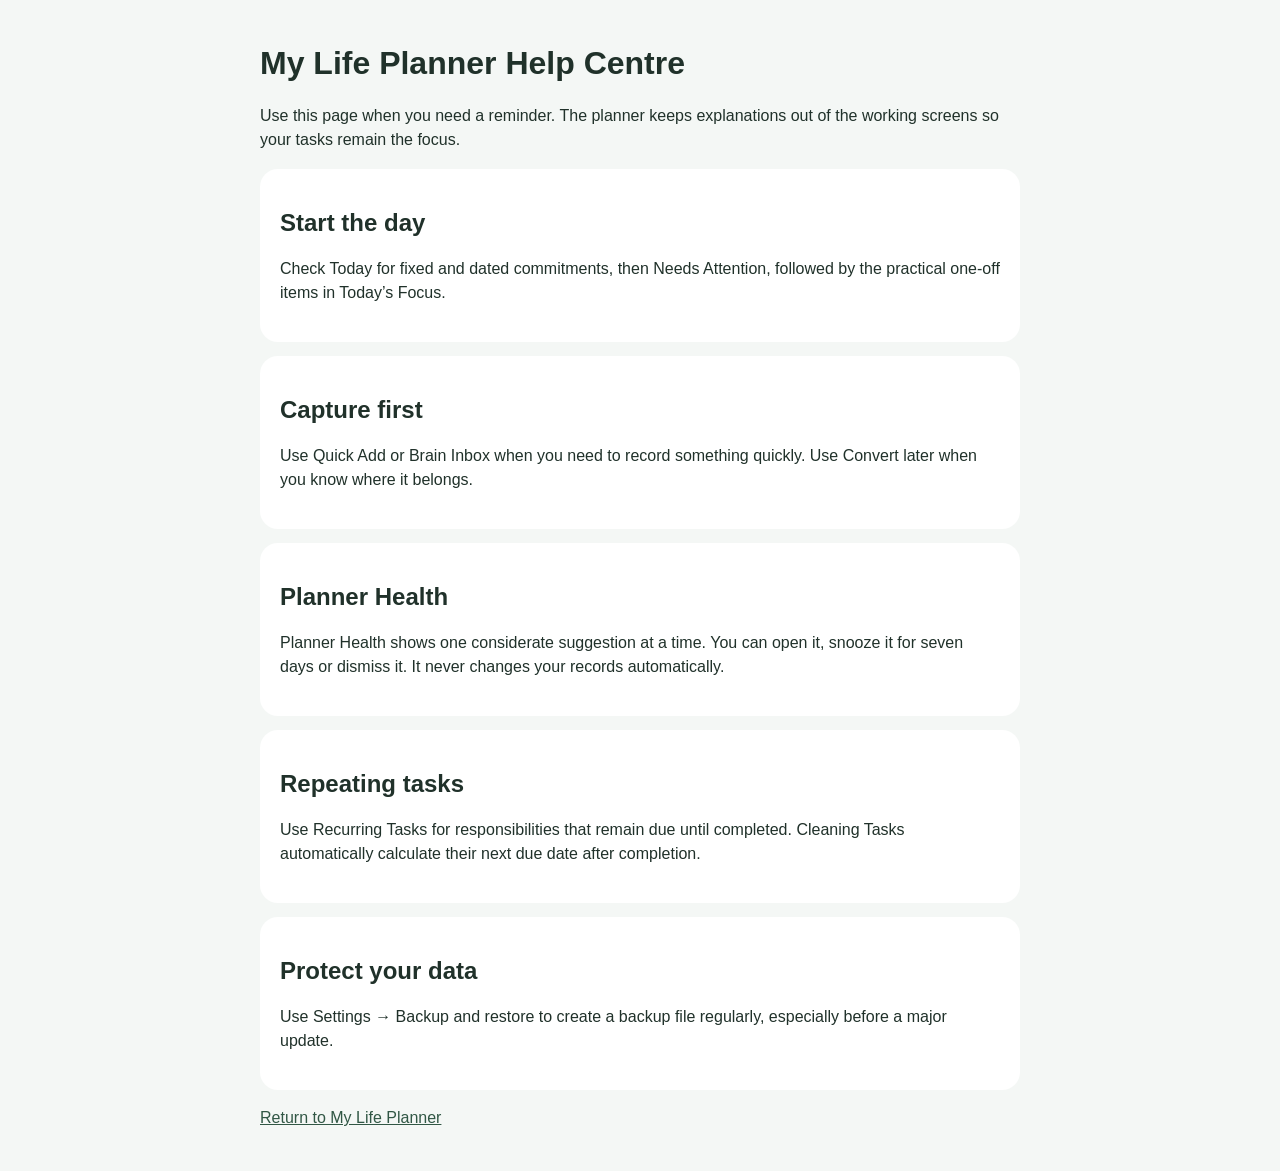
==== HELP_GUIDE.html @ 5188e6a9 "Add files via upload" ====
<!doctype html><html lang="en"><head><meta charset="utf-8"><meta name="viewport" content="width=device-width,initial-scale=1"><title>My Life Planner Help</title><style>body{font-family:Arial,sans-serif;max-width:760px;margin:auto;padding:24px;line-height:1.55;color:#20312a;background:#f4f7f5}section{background:white;padding:20px;margin:14px 0;border-radius:18px}h1,h2{line-height:1.15}a{color:#315745}</style></head><body><h1>My Life Planner Help Centre</h1><p>Use this page when you need a reminder. The planner keeps explanations out of the working screens so your tasks remain the focus.</p><section><h2>Start the day</h2><p>Check Today for fixed and dated commitments, then Needs Attention, followed by the practical one-off items in Today’s Focus.</p></section><section><h2>Capture first</h2><p>Use Quick Add or Brain Inbox when you need to record something quickly. Use Convert later when you know where it belongs.</p></section><section><h2>Planner Health</h2><p>Planner Health shows one considerate suggestion at a time. You can open it, snooze it for seven days or dismiss it. It never changes your records automatically.</p></section><section><h2>Repeating tasks</h2><p>Use Recurring Tasks for responsibilities that remain due until completed. Cleaning Tasks automatically calculate their next due date after completion.</p></section><section><h2>Protect your data</h2><p>Use Settings → Backup and restore to create a backup file regularly, especially before a major update.</p></section><p><a href="index.html">Return to My Life Planner</a></p></body></html>
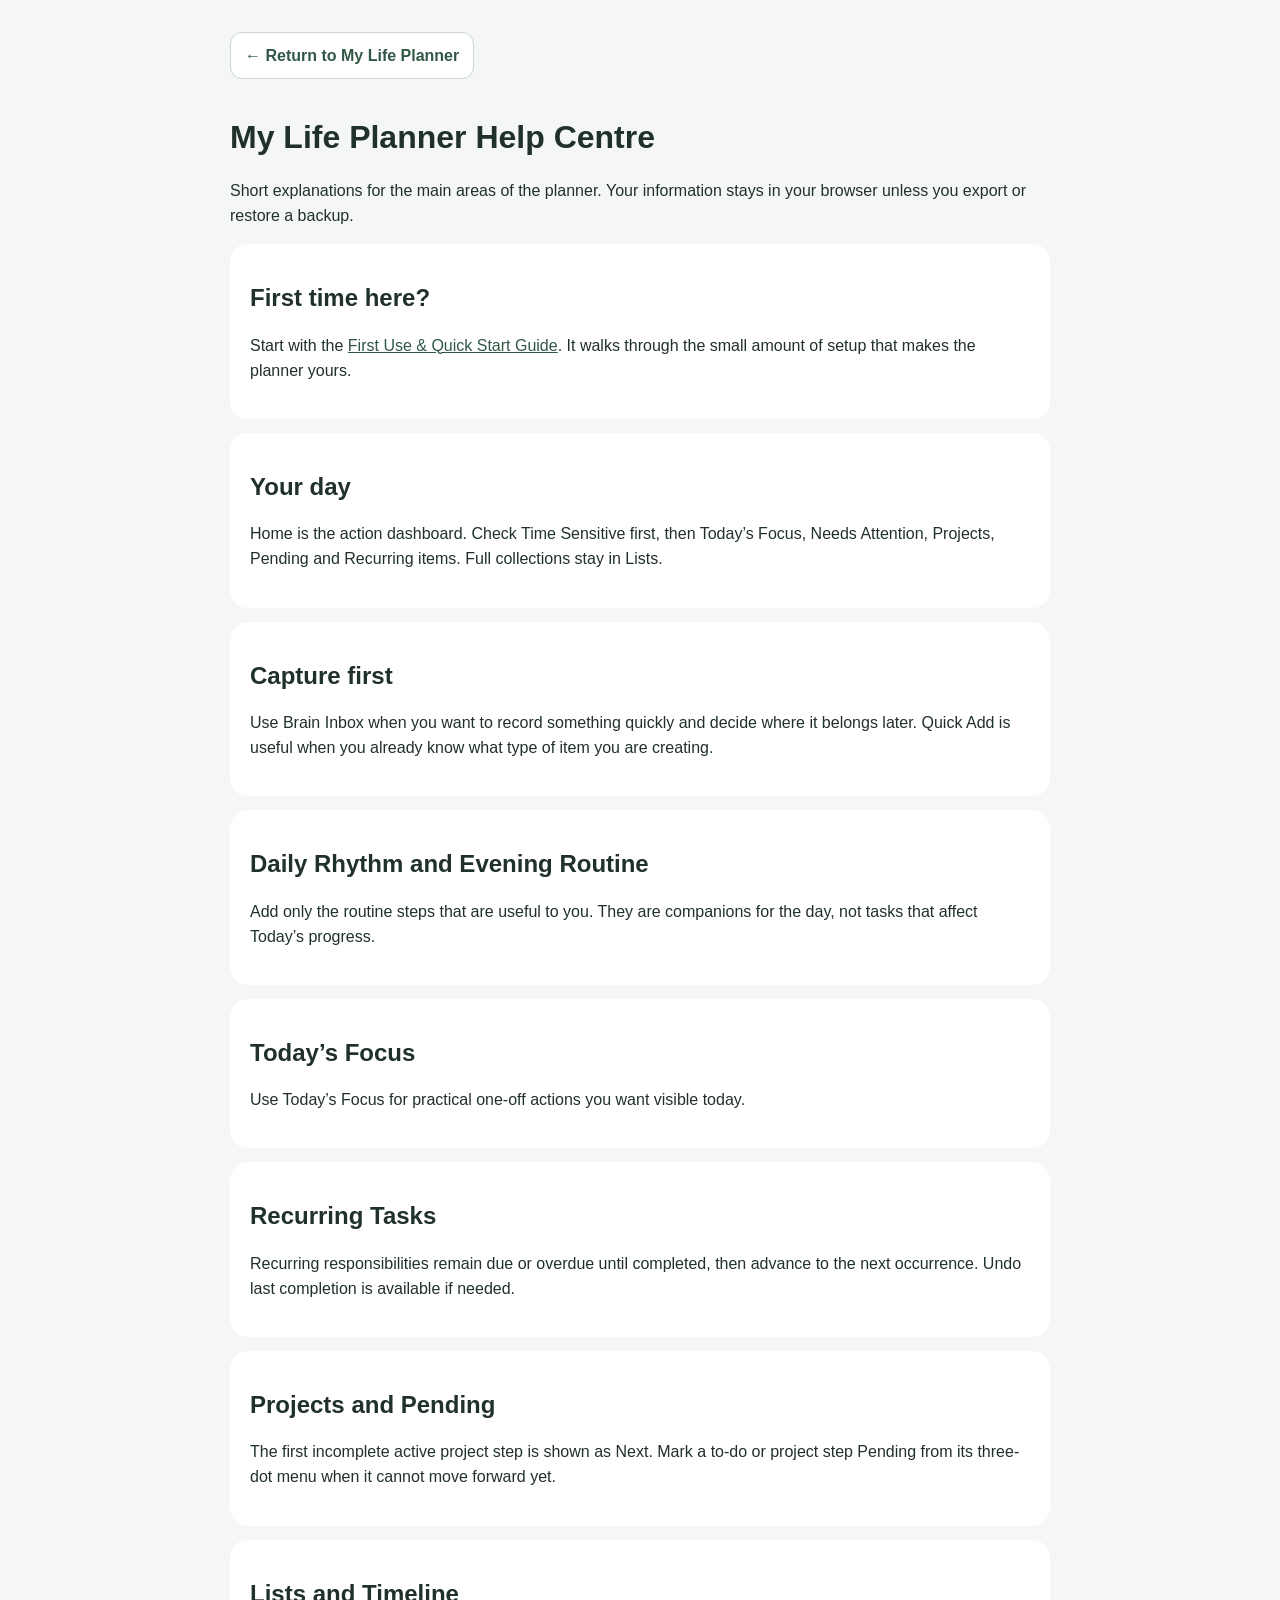
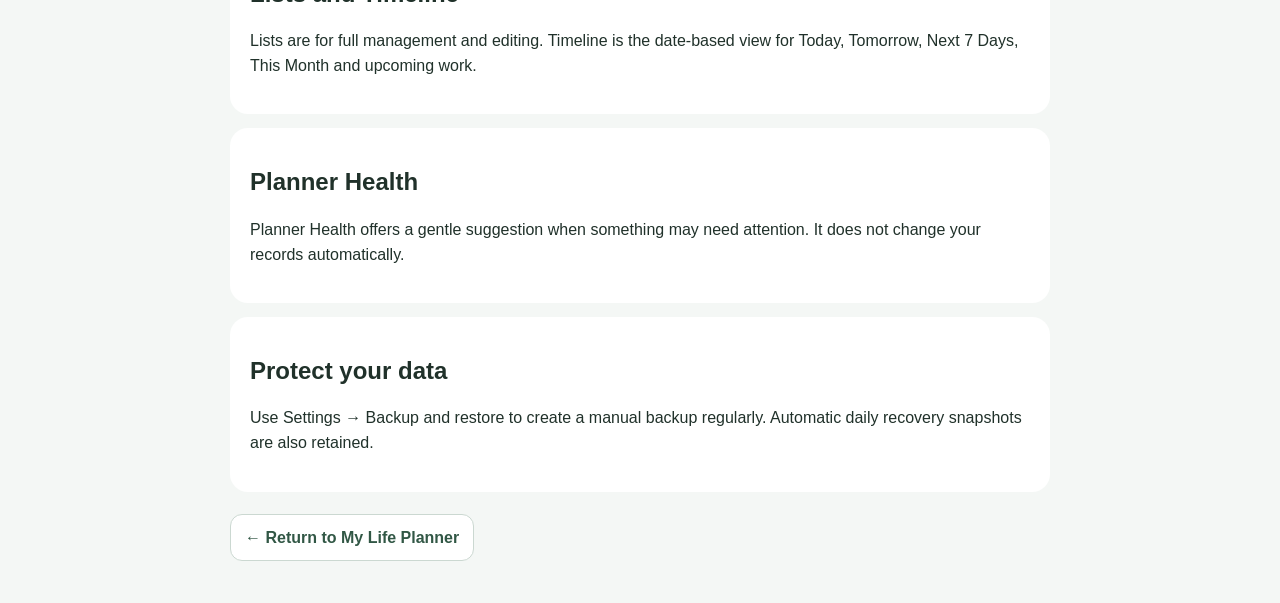
==== commit 477c7ae4: "Add files via upload" ====
--- a/HELP_GUIDE.html
+++ b/HELP_GUIDE.html
@@ -1 +1 @@
-<!doctype html><html lang="en"><head><meta charset="utf-8"><meta name="viewport" content="width=device-width,initial-scale=1"><title>My Life Planner Help</title><style>body{font-family:Arial,sans-serif;max-width:760px;margin:auto;padding:24px;line-height:1.55;color:#20312a;background:#f4f7f5}section{background:white;padding:20px;margin:14px 0;border-radius:18px}h1,h2{line-height:1.15}a{color:#315745}</style></head><body><h1>My Life Planner Help Centre</h1><p>Use this page when you need a reminder. The planner keeps explanations out of the working screens so your tasks remain the focus.</p><section><h2>Start the day</h2><p>Check Today for fixed and dated commitments, then Needs Attention, followed by the practical one-off items in Today’s Focus.</p></section><section><h2>Capture first</h2><p>Use Quick Add or Brain Inbox when you need to record something quickly. Use Convert later when you know where it belongs.</p></section><section><h2>Planner Health</h2><p>Planner Health shows one considerate suggestion at a time. You can open it, snooze it for seven days or dismiss it. It never changes your records automatically.</p></section><section><h2>Repeating tasks</h2><p>Use Recurring Tasks for responsibilities that remain due until completed. Cleaning Tasks automatically calculate their next due date after completion.</p></section><section><h2>Protect your data</h2><p>Use Settings → Backup and restore to create a backup file regularly, especially before a major update.</p></section><p><a href="index.html">Return to My Life Planner</a></p></body></html>+<!doctype html><html lang="en"><head><meta charset="utf-8"><meta name="viewport" content="width=device-width,initial-scale=1"><title>My Life Planner Help</title><style>body{font-family:Arial,sans-serif;max-width:820px;margin:auto;padding:24px;line-height:1.58;color:#20312a;background:#f4f7f5}section{background:white;padding:20px;margin:14px 0;border-radius:18px}h1,h2{line-height:1.18}a{color:#315745}.back{display:inline-block;margin:8px 0 18px;padding:10px 14px;background:#fff;border:1px solid #cbd8d1;border-radius:12px;text-decoration:none;font-weight:700}.tip{background:#eef5f1;border-left:4px solid #6f8d7c}.small{color:#5b6c63;font-size:.95rem}ul,ol{padding-left:1.4rem}</style></head><body><a class="back" href="index.html">← Return to My Life Planner</a><h1>My Life Planner Help Centre</h1><p>Short explanations for the main areas of the planner. Your information stays in your browser unless you export or restore a backup.</p><section><h2>First time here?</h2><p>Start with the <a href="QUICK_START_GUIDE.html">First Use &amp; Quick Start Guide</a>. It walks through the small amount of setup that makes the planner yours.</p></section><section><h2>Your day</h2><p>Home is the action dashboard. Check Time Sensitive first, then Today’s Focus, Needs Attention, Projects, Pending and Recurring items. Full collections stay in Lists.</p></section><section><h2>Capture first</h2><p>Use Brain Inbox when you want to record something quickly and decide where it belongs later. Quick Add is useful when you already know what type of item you are creating.</p></section><section><h2>Daily Rhythm and Evening Routine</h2><p>Add only the routine steps that are useful to you. They are companions for the day, not tasks that affect Today’s progress.</p></section><section><h2>Today’s Focus</h2><p>Use Today’s Focus for practical one-off actions you want visible today.</p></section><section><h2>Recurring Tasks</h2><p>Recurring responsibilities remain due or overdue until completed, then advance to the next occurrence. Undo last completion is available if needed.</p></section><section><h2>Projects and Pending</h2><p>The first incomplete active project step is shown as Next. Mark a to-do or project step Pending from its three-dot menu when it cannot move forward yet.</p></section><section><h2>Lists and Timeline</h2><p>Lists are for full management and editing. Timeline is the date-based view for Today, Tomorrow, Next 7 Days, This Month and upcoming work.</p></section><section><h2>Planner Health</h2><p>Planner Health offers a gentle suggestion when something may need attention. It does not change your records automatically.</p></section><section><h2>Protect your data</h2><p>Use Settings → Backup and restore to create a manual backup regularly. Automatic daily recovery snapshots are also retained.</p></section><a class="back" href="index.html">← Return to My Life Planner</a></body></html>
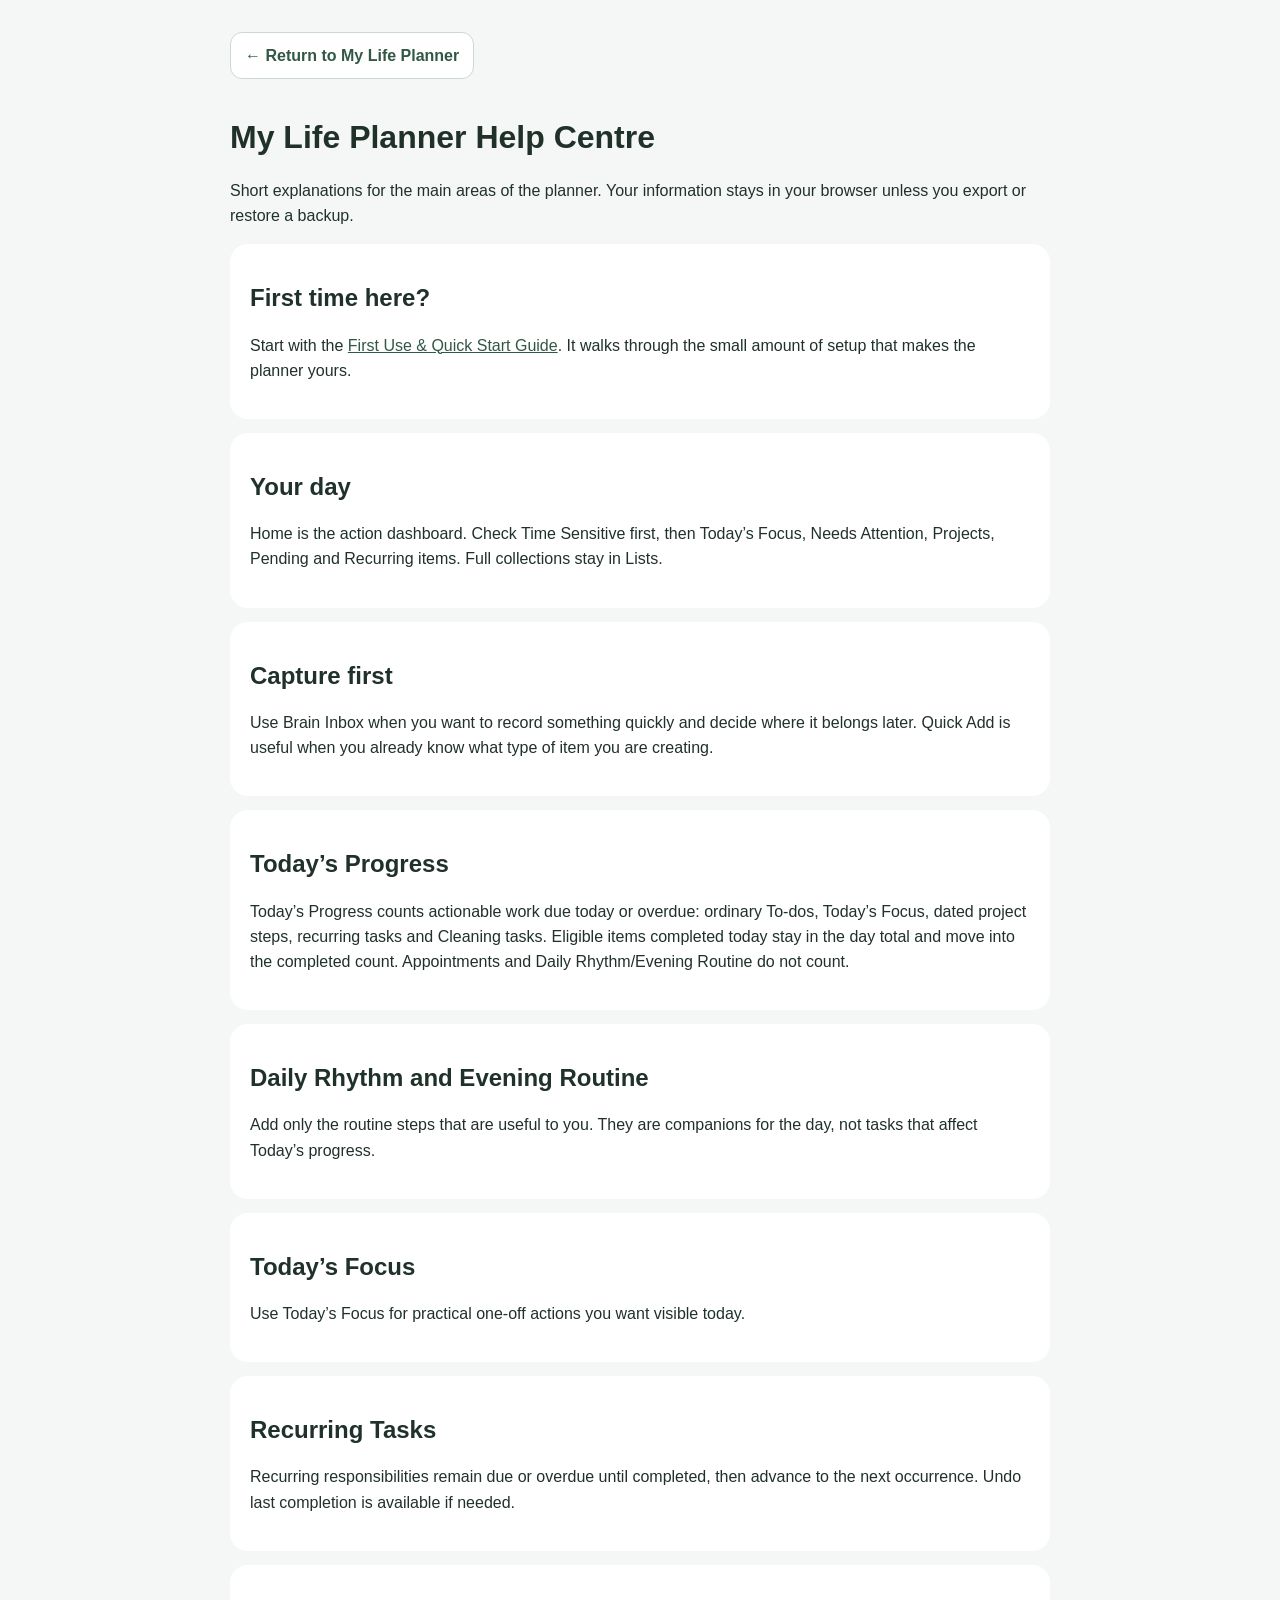
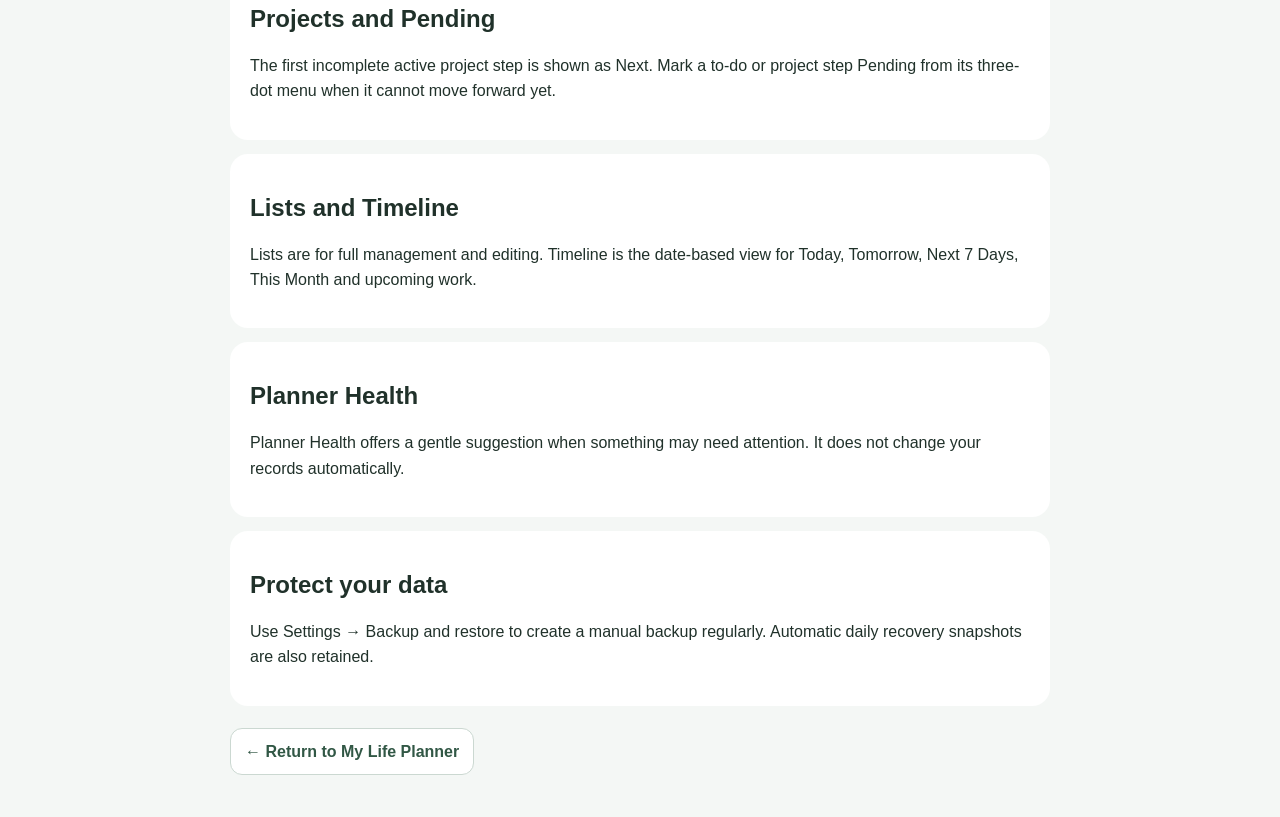
==== commit e94a000e: "Add files via upload" ====
--- a/HELP_GUIDE.html
+++ b/HELP_GUIDE.html
@@ -1 +1 @@
-<!doctype html><html lang="en"><head><meta charset="utf-8"><meta name="viewport" content="width=device-width,initial-scale=1"><title>My Life Planner Help</title><style>body{font-family:Arial,sans-serif;max-width:820px;margin:auto;padding:24px;line-height:1.58;color:#20312a;background:#f4f7f5}section{background:white;padding:20px;margin:14px 0;border-radius:18px}h1,h2{line-height:1.18}a{color:#315745}.back{display:inline-block;margin:8px 0 18px;padding:10px 14px;background:#fff;border:1px solid #cbd8d1;border-radius:12px;text-decoration:none;font-weight:700}.tip{background:#eef5f1;border-left:4px solid #6f8d7c}.small{color:#5b6c63;font-size:.95rem}ul,ol{padding-left:1.4rem}</style></head><body><a class="back" href="index.html">← Return to My Life Planner</a><h1>My Life Planner Help Centre</h1><p>Short explanations for the main areas of the planner. Your information stays in your browser unless you export or restore a backup.</p><section><h2>First time here?</h2><p>Start with the <a href="QUICK_START_GUIDE.html">First Use &amp; Quick Start Guide</a>. It walks through the small amount of setup that makes the planner yours.</p></section><section><h2>Your day</h2><p>Home is the action dashboard. Check Time Sensitive first, then Today’s Focus, Needs Attention, Projects, Pending and Recurring items. Full collections stay in Lists.</p></section><section><h2>Capture first</h2><p>Use Brain Inbox when you want to record something quickly and decide where it belongs later. Quick Add is useful when you already know what type of item you are creating.</p></section><section><h2>Daily Rhythm and Evening Routine</h2><p>Add only the routine steps that are useful to you. They are companions for the day, not tasks that affect Today’s progress.</p></section><section><h2>Today’s Focus</h2><p>Use Today’s Focus for practical one-off actions you want visible today.</p></section><section><h2>Recurring Tasks</h2><p>Recurring responsibilities remain due or overdue until completed, then advance to the next occurrence. Undo last completion is available if needed.</p></section><section><h2>Projects and Pending</h2><p>The first incomplete active project step is shown as Next. Mark a to-do or project step Pending from its three-dot menu when it cannot move forward yet.</p></section><section><h2>Lists and Timeline</h2><p>Lists are for full management and editing. Timeline is the date-based view for Today, Tomorrow, Next 7 Days, This Month and upcoming work.</p></section><section><h2>Planner Health</h2><p>Planner Health offers a gentle suggestion when something may need attention. It does not change your records automatically.</p></section><section><h2>Protect your data</h2><p>Use Settings → Backup and restore to create a manual backup regularly. Automatic daily recovery snapshots are also retained.</p></section><a class="back" href="index.html">← Return to My Life Planner</a></body></html>+<!doctype html><html lang="en"><head><meta charset="utf-8"><meta name="viewport" content="width=device-width,initial-scale=1"><title>My Life Planner Help</title><style>body{font-family:Arial,sans-serif;max-width:820px;margin:auto;padding:24px;line-height:1.58;color:#20312a;background:#f4f7f5}section{background:white;padding:20px;margin:14px 0;border-radius:18px}h1,h2{line-height:1.18}a{color:#315745}.back{display:inline-block;margin:8px 0 18px;padding:10px 14px;background:#fff;border:1px solid #cbd8d1;border-radius:12px;text-decoration:none;font-weight:700}.tip{background:#eef5f1;border-left:4px solid #6f8d7c}.small{color:#5b6c63;font-size:.95rem}ul,ol{padding-left:1.4rem}</style></head><body><a class="back" href="index.html">← Return to My Life Planner</a><h1>My Life Planner Help Centre</h1><p>Short explanations for the main areas of the planner. Your information stays in your browser unless you export or restore a backup.</p><section><h2>First time here?</h2><p>Start with the <a href="QUICK_START_GUIDE.html">First Use &amp; Quick Start Guide</a>. It walks through the small amount of setup that makes the planner yours.</p></section><section><h2>Your day</h2><p>Home is the action dashboard. Check Time Sensitive first, then Today’s Focus, Needs Attention, Projects, Pending and Recurring items. Full collections stay in Lists.</p></section><section><h2>Capture first</h2><p>Use Brain Inbox when you want to record something quickly and decide where it belongs later. Quick Add is useful when you already know what type of item you are creating.</p></section><section><h2>Today’s Progress</h2><p>Today’s Progress counts actionable work due today or overdue: ordinary To-dos, Today’s Focus, dated project steps, recurring tasks and Cleaning tasks. Eligible items completed today stay in the day total and move into the completed count. Appointments and Daily Rhythm/Evening Routine do not count.</p></section><section><h2>Daily Rhythm and Evening Routine</h2><p>Add only the routine steps that are useful to you. They are companions for the day, not tasks that affect Today’s progress.</p></section><section><h2>Today’s Focus</h2><p>Use Today’s Focus for practical one-off actions you want visible today.</p></section><section><h2>Recurring Tasks</h2><p>Recurring responsibilities remain due or overdue until completed, then advance to the next occurrence. Undo last completion is available if needed.</p></section><section><h2>Projects and Pending</h2><p>The first incomplete active project step is shown as Next. Mark a to-do or project step Pending from its three-dot menu when it cannot move forward yet.</p></section><section><h2>Lists and Timeline</h2><p>Lists are for full management and editing. Timeline is the date-based view for Today, Tomorrow, Next 7 Days, This Month and upcoming work.</p></section><section><h2>Planner Health</h2><p>Planner Health offers a gentle suggestion when something may need attention. It does not change your records automatically.</p></section><section><h2>Protect your data</h2><p>Use Settings → Backup and restore to create a manual backup regularly. Automatic daily recovery snapshots are also retained.</p></section><a class="back" href="index.html">← Return to My Life Planner</a></body></html>
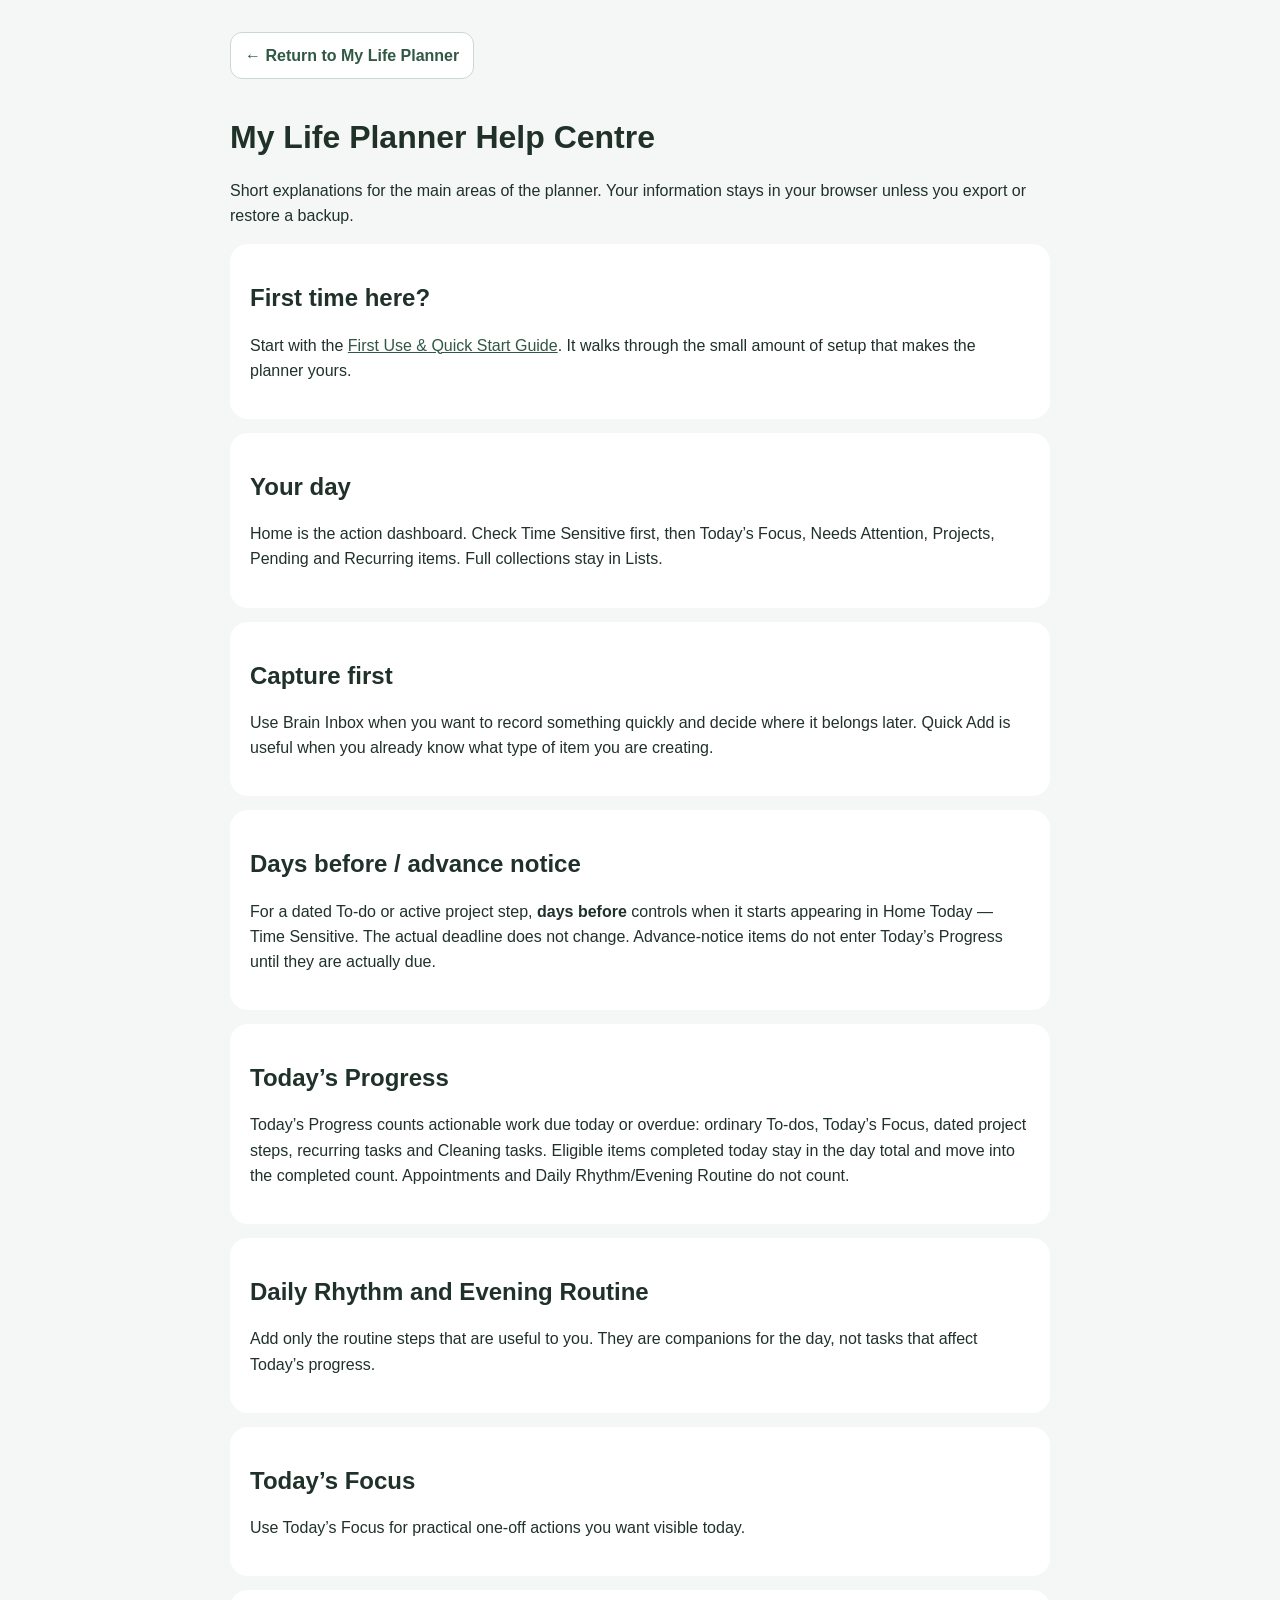
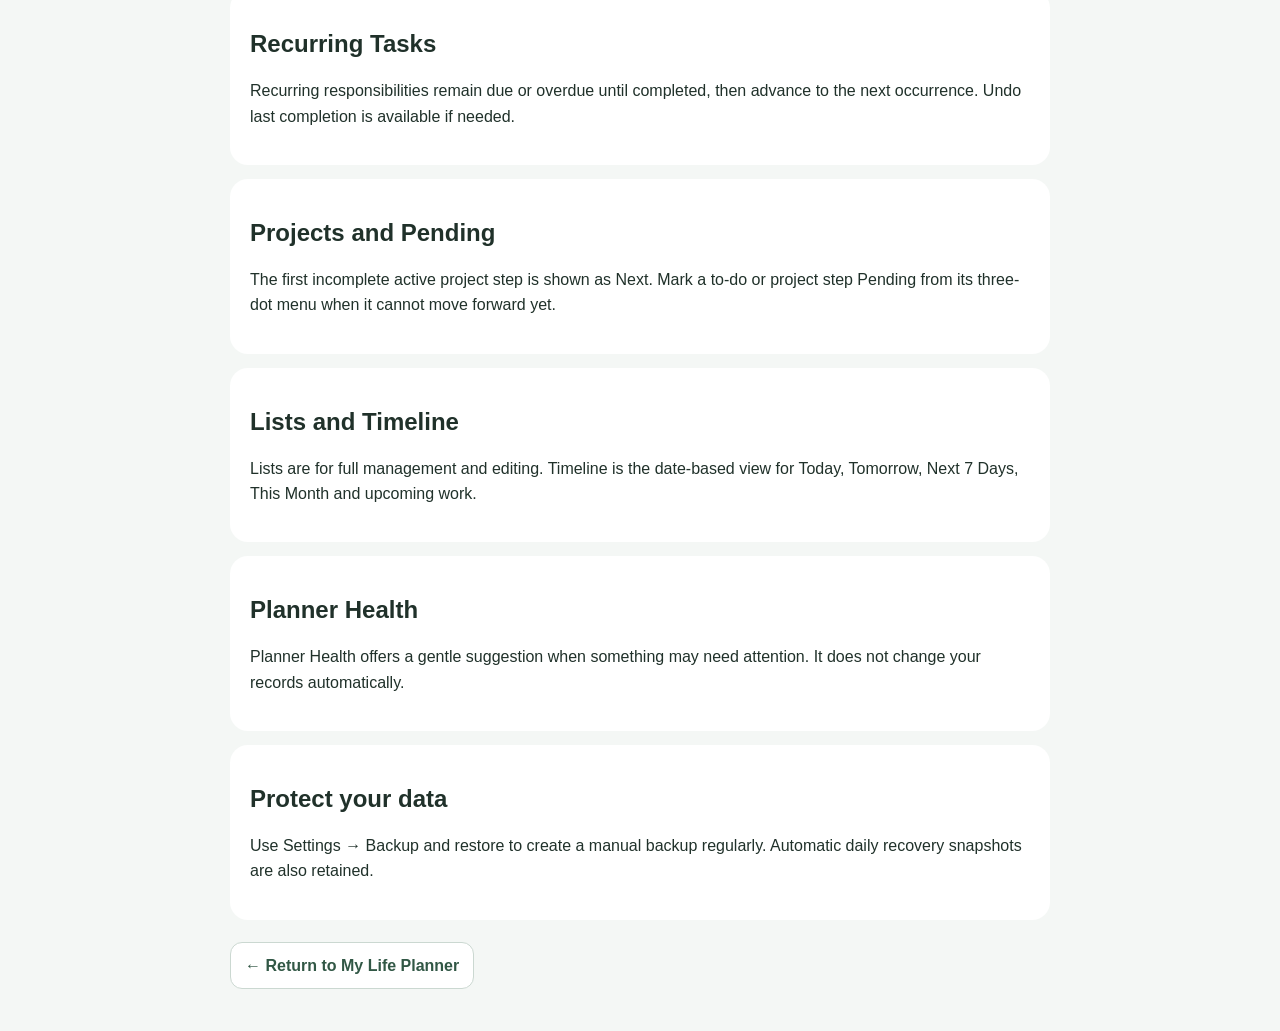
==== commit e6d066e4: "Add files via upload" ====
--- a/HELP_GUIDE.html
+++ b/HELP_GUIDE.html
@@ -1 +1 @@
-<!doctype html><html lang="en"><head><meta charset="utf-8"><meta name="viewport" content="width=device-width,initial-scale=1"><title>My Life Planner Help</title><style>body{font-family:Arial,sans-serif;max-width:820px;margin:auto;padding:24px;line-height:1.58;color:#20312a;background:#f4f7f5}section{background:white;padding:20px;margin:14px 0;border-radius:18px}h1,h2{line-height:1.18}a{color:#315745}.back{display:inline-block;margin:8px 0 18px;padding:10px 14px;background:#fff;border:1px solid #cbd8d1;border-radius:12px;text-decoration:none;font-weight:700}.tip{background:#eef5f1;border-left:4px solid #6f8d7c}.small{color:#5b6c63;font-size:.95rem}ul,ol{padding-left:1.4rem}</style></head><body><a class="back" href="index.html">← Return to My Life Planner</a><h1>My Life Planner Help Centre</h1><p>Short explanations for the main areas of the planner. Your information stays in your browser unless you export or restore a backup.</p><section><h2>First time here?</h2><p>Start with the <a href="QUICK_START_GUIDE.html">First Use &amp; Quick Start Guide</a>. It walks through the small amount of setup that makes the planner yours.</p></section><section><h2>Your day</h2><p>Home is the action dashboard. Check Time Sensitive first, then Today’s Focus, Needs Attention, Projects, Pending and Recurring items. Full collections stay in Lists.</p></section><section><h2>Capture first</h2><p>Use Brain Inbox when you want to record something quickly and decide where it belongs later. Quick Add is useful when you already know what type of item you are creating.</p></section><section><h2>Today’s Progress</h2><p>Today’s Progress counts actionable work due today or overdue: ordinary To-dos, Today’s Focus, dated project steps, recurring tasks and Cleaning tasks. Eligible items completed today stay in the day total and move into the completed count. Appointments and Daily Rhythm/Evening Routine do not count.</p></section><section><h2>Daily Rhythm and Evening Routine</h2><p>Add only the routine steps that are useful to you. They are companions for the day, not tasks that affect Today’s progress.</p></section><section><h2>Today’s Focus</h2><p>Use Today’s Focus for practical one-off actions you want visible today.</p></section><section><h2>Recurring Tasks</h2><p>Recurring responsibilities remain due or overdue until completed, then advance to the next occurrence. Undo last completion is available if needed.</p></section><section><h2>Projects and Pending</h2><p>The first incomplete active project step is shown as Next. Mark a to-do or project step Pending from its three-dot menu when it cannot move forward yet.</p></section><section><h2>Lists and Timeline</h2><p>Lists are for full management and editing. Timeline is the date-based view for Today, Tomorrow, Next 7 Days, This Month and upcoming work.</p></section><section><h2>Planner Health</h2><p>Planner Health offers a gentle suggestion when something may need attention. It does not change your records automatically.</p></section><section><h2>Protect your data</h2><p>Use Settings → Backup and restore to create a manual backup regularly. Automatic daily recovery snapshots are also retained.</p></section><a class="back" href="index.html">← Return to My Life Planner</a></body></html>+<!doctype html><html lang="en"><head><meta charset="utf-8"><meta name="viewport" content="width=device-width,initial-scale=1"><title>My Life Planner Help</title><style>body{font-family:Arial,sans-serif;max-width:820px;margin:auto;padding:24px;line-height:1.58;color:#20312a;background:#f4f7f5}section{background:white;padding:20px;margin:14px 0;border-radius:18px}h1,h2{line-height:1.18}a{color:#315745}.back{display:inline-block;margin:8px 0 18px;padding:10px 14px;background:#fff;border:1px solid #cbd8d1;border-radius:12px;text-decoration:none;font-weight:700}.tip{background:#eef5f1;border-left:4px solid #6f8d7c}.small{color:#5b6c63;font-size:.95rem}ul,ol{padding-left:1.4rem}</style></head><body><a class="back" href="index.html">← Return to My Life Planner</a><h1>My Life Planner Help Centre</h1><p>Short explanations for the main areas of the planner. Your information stays in your browser unless you export or restore a backup.</p><section><h2>First time here?</h2><p>Start with the <a href="QUICK_START_GUIDE.html">First Use &amp; Quick Start Guide</a>. It walks through the small amount of setup that makes the planner yours.</p></section><section><h2>Your day</h2><p>Home is the action dashboard. Check Time Sensitive first, then Today’s Focus, Needs Attention, Projects, Pending and Recurring items. Full collections stay in Lists.</p></section><section><h2>Capture first</h2><p>Use Brain Inbox when you want to record something quickly and decide where it belongs later. Quick Add is useful when you already know what type of item you are creating.</p></section><section><h2>Days before / advance notice</h2><p>For a dated To-do or active project step, <strong>days before</strong> controls when it starts appearing in Home Today — Time Sensitive. The actual deadline does not change. Advance-notice items do not enter Today’s Progress until they are actually due.</p></section><section><h2>Today’s Progress</h2><p>Today’s Progress counts actionable work due today or overdue: ordinary To-dos, Today’s Focus, dated project steps, recurring tasks and Cleaning tasks. Eligible items completed today stay in the day total and move into the completed count. Appointments and Daily Rhythm/Evening Routine do not count.</p></section><section><h2>Daily Rhythm and Evening Routine</h2><p>Add only the routine steps that are useful to you. They are companions for the day, not tasks that affect Today’s progress.</p></section><section><h2>Today’s Focus</h2><p>Use Today’s Focus for practical one-off actions you want visible today.</p></section><section><h2>Recurring Tasks</h2><p>Recurring responsibilities remain due or overdue until completed, then advance to the next occurrence. Undo last completion is available if needed.</p></section><section><h2>Projects and Pending</h2><p>The first incomplete active project step is shown as Next. Mark a to-do or project step Pending from its three-dot menu when it cannot move forward yet.</p></section><section><h2>Lists and Timeline</h2><p>Lists are for full management and editing. Timeline is the date-based view for Today, Tomorrow, Next 7 Days, This Month and upcoming work.</p></section><section><h2>Planner Health</h2><p>Planner Health offers a gentle suggestion when something may need attention. It does not change your records automatically.</p></section><section><h2>Protect your data</h2><p>Use Settings → Backup and restore to create a manual backup regularly. Automatic daily recovery snapshots are also retained.</p></section><a class="back" href="index.html">← Return to My Life Planner</a></body></html>
